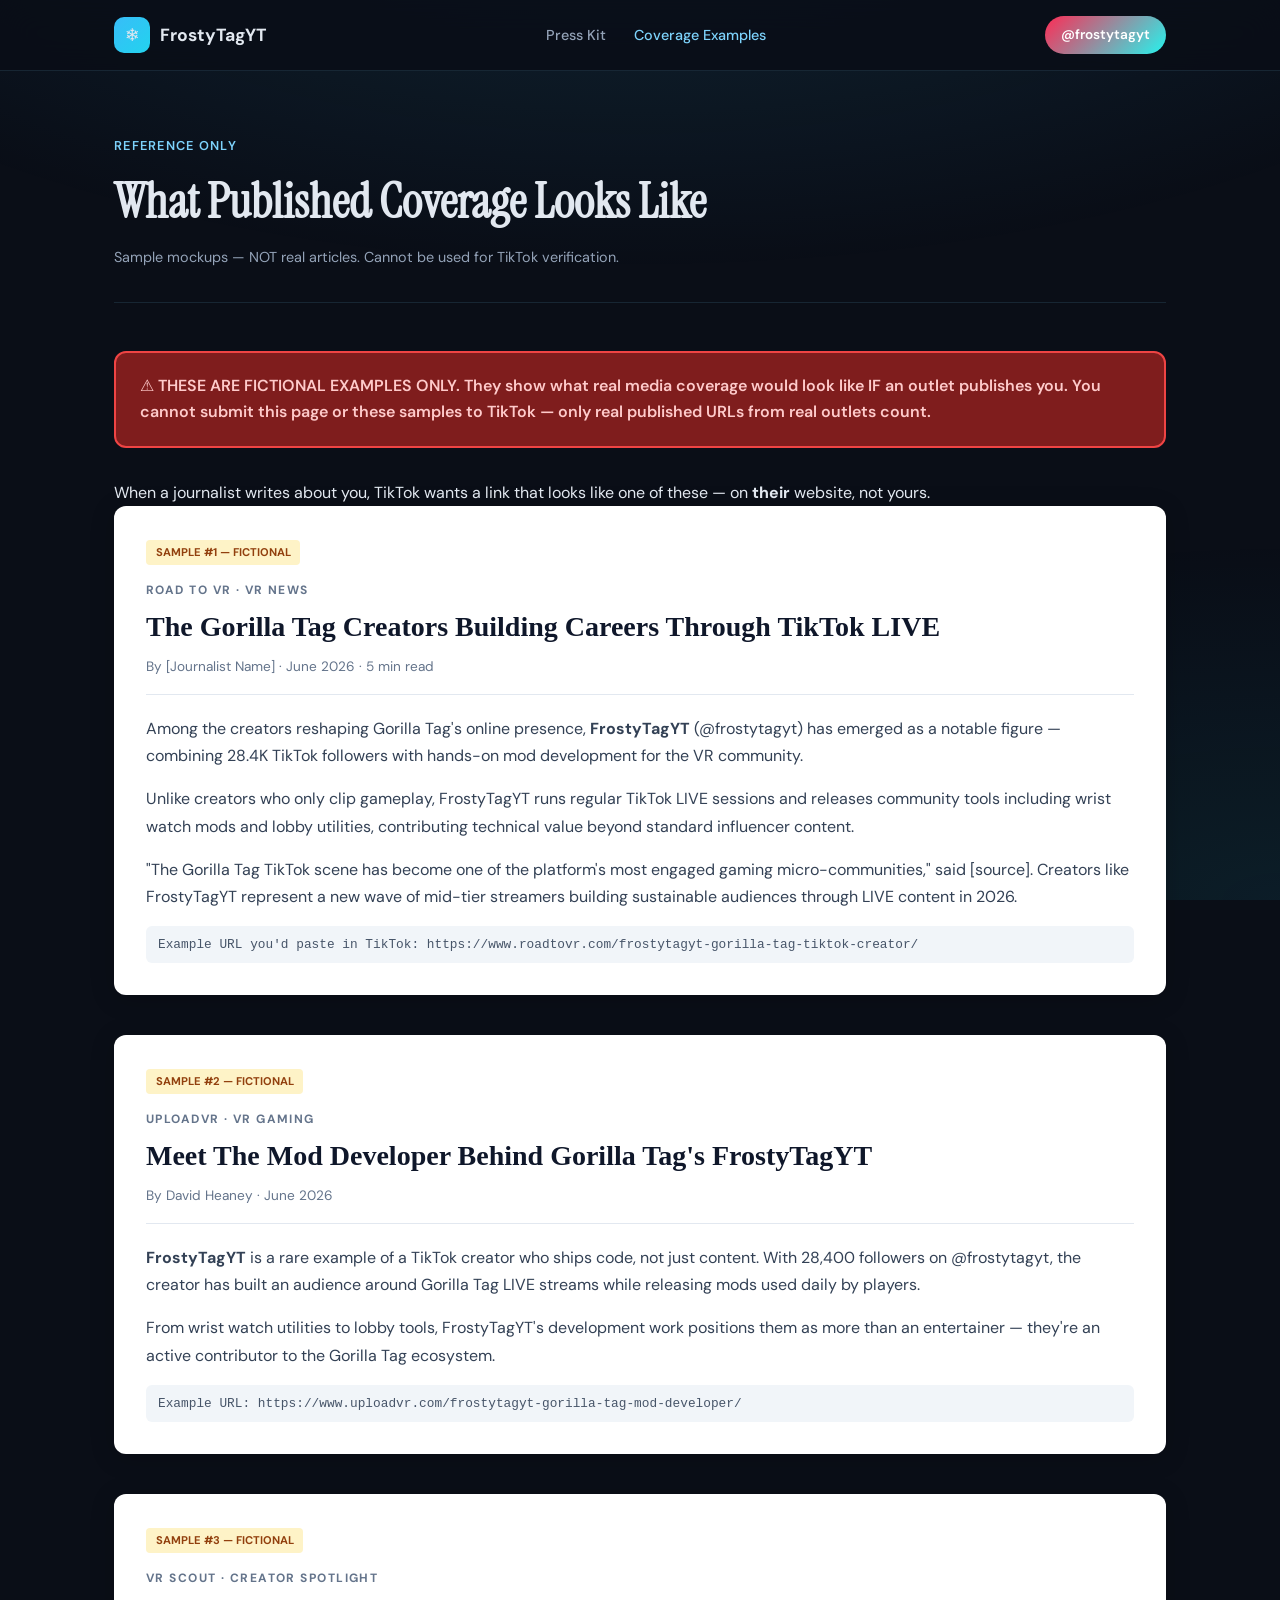
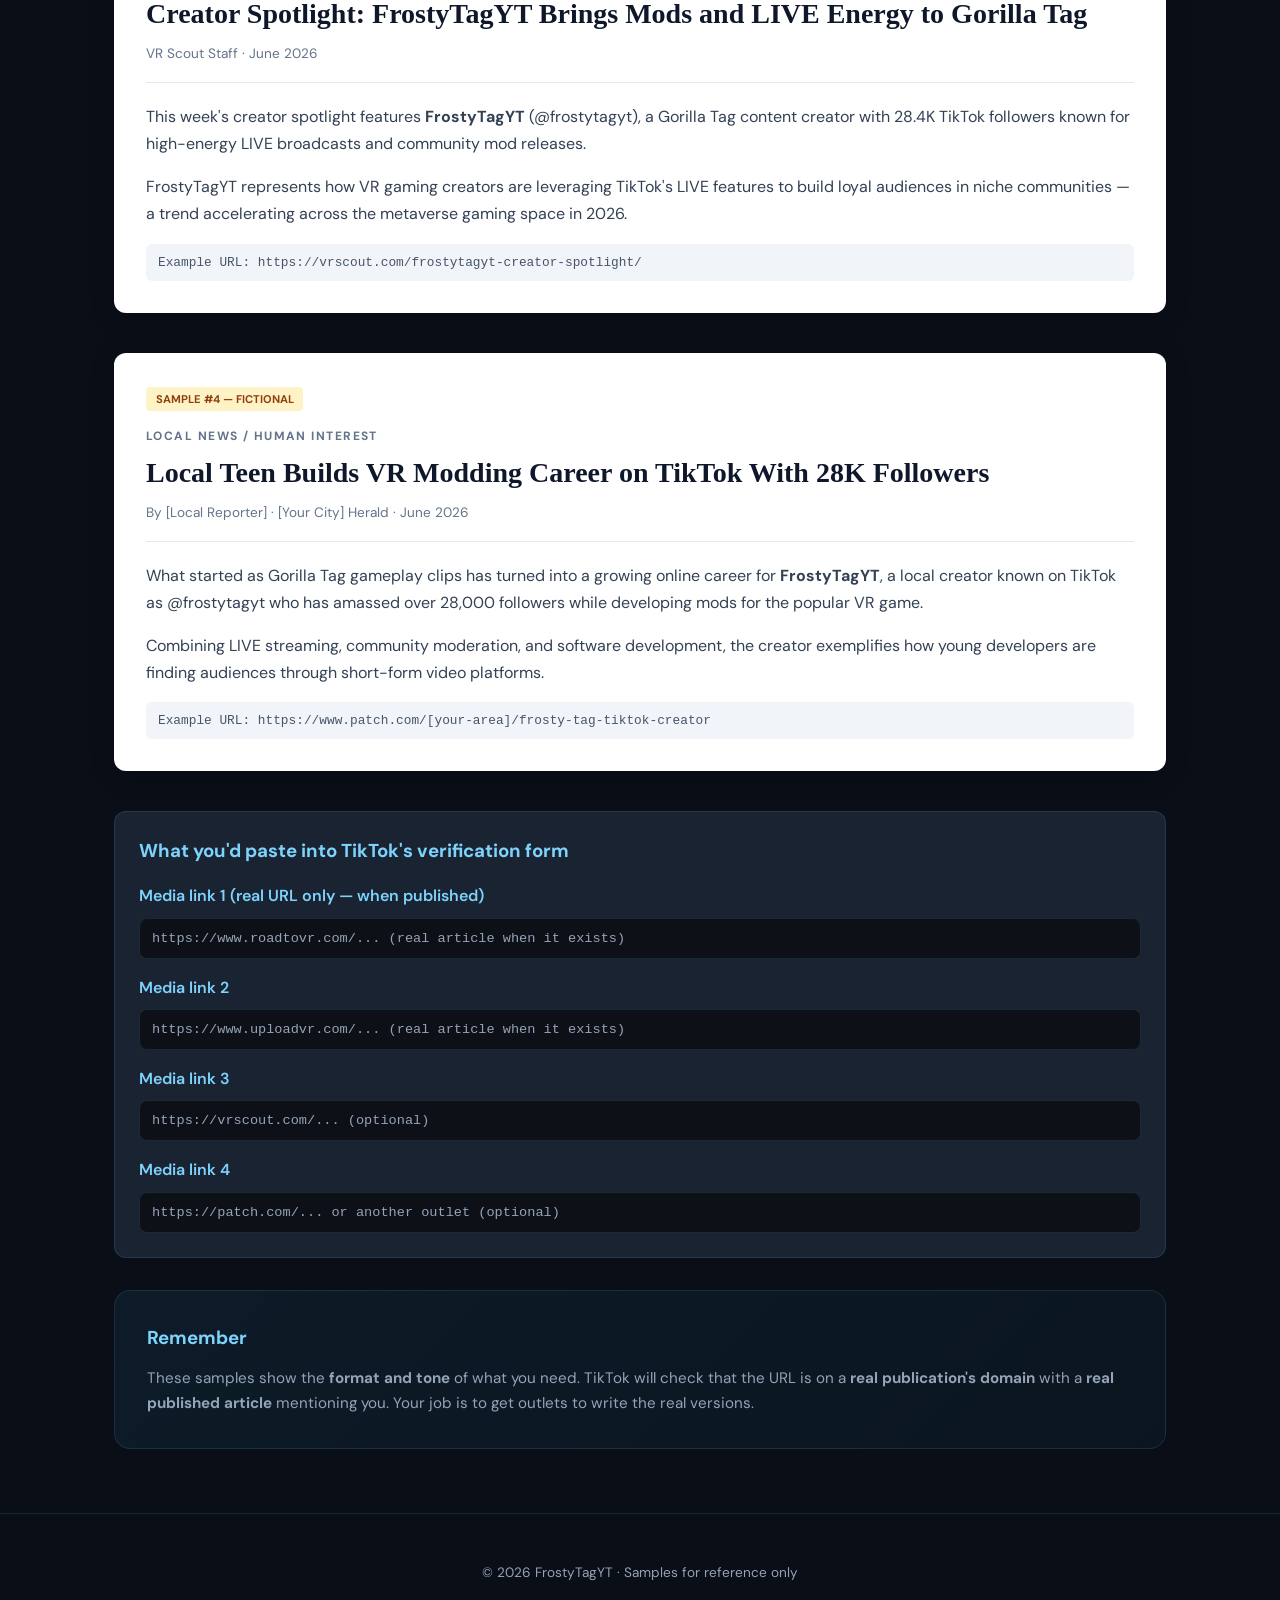
==== coverage-examples.html @ 0f3c0ca2 "Add sample coverage examples for reference" ====
<!DOCTYPE html>
<html lang="en">
<head>
  <meta charset="UTF-8">
  <meta name="viewport" content="width=device-width, initial-scale=1.0">
  <title>What Published Coverage Looks Like — Examples</title>
  <link rel="stylesheet" href="styles.css">
  <style>
    .disclaimer {
      background: #7f1d1d;
      border: 2px solid #ef4444;
      color: #fecaca;
      padding: 1.25rem 1.5rem;
      border-radius: 12px;
      margin-bottom: 2rem;
      font-weight: 600;
    }
    .sample-article {
      background: #fff;
      color: #1e293b;
      border-radius: 12px;
      padding: 2rem;
      margin-bottom: 2.5rem;
      box-shadow: 0 4px 24px rgba(0,0,0,0.2);
    }
    .sample-article .outlet {
      font-size: 0.75rem;
      font-weight: 700;
      text-transform: uppercase;
      letter-spacing: 0.12em;
      color: #64748b;
      margin-bottom: 0.5rem;
    }
    .sample-article .sample-badge {
      display: inline-block;
      background: #fef3c7;
      color: #92400e;
      font-size: 0.7rem;
      font-weight: 700;
      padding: 0.2rem 0.6rem;
      border-radius: 4px;
      margin-bottom: 1rem;
    }
    .sample-article h2 {
      font-family: Georgia, serif;
      font-size: 1.75rem;
      line-height: 1.25;
      margin-bottom: 0.75rem;
      color: #0f172a;
    }
    .sample-article .byline {
      font-size: 0.85rem;
      color: #64748b;
      margin-bottom: 1.25rem;
      padding-bottom: 1rem;
      border-bottom: 1px solid #e2e8f0;
    }
    .sample-article p {
      font-size: 1rem;
      line-height: 1.7;
      margin-bottom: 1rem;
      color: #334155;
    }
    .sample-article .fake-url {
      font-family: monospace;
      font-size: 0.8rem;
      background: #f1f5f9;
      padding: 0.5rem 0.75rem;
      border-radius: 6px;
      color: #475569;
      margin-top: 1rem;
    }
    .tiktok-field {
      background: var(--bg-elevated);
      border: 1px solid var(--border);
      border-radius: 12px;
      padding: 1.5rem;
      margin-top: 2rem;
    }
    .tiktok-field label {
      display: block;
      color: var(--frost);
      font-weight: 600;
      margin-bottom: 0.5rem;
    }
    .tiktok-field input {
      width: 100%;
      background: #0d1117;
      border: 1px solid var(--border);
      color: var(--text-muted);
      padding: 0.75rem;
      border-radius: 8px;
      font-family: monospace;
      font-size: 0.85rem;
    }
  </style>
</head>
<body>
  <nav>
    <div class="nav-inner">
      <a href="index.html" class="logo"><span class="logo-icon">❄️</span> FrostyTagYT</a>
      <ul class="nav-links">
        <li><a href="press-kit.html">Press Kit</a></li>
        <li><a href="coverage-examples.html" class="active">Coverage Examples</a></li>
      </ul>
      <a href="https://www.tiktok.com/@frostytagyt" target="_blank" rel="noopener" class="tiktok-btn">@frostytagyt</a>
    </div>
  </nav>

  <main class="container">
    <header class="article-header">
      <p class="category">Reference Only</p>
      <h1>What Published Coverage Looks Like</h1>
      <p class="article-meta">Sample mockups — NOT real articles. Cannot be used for TikTok verification.</p>
    </header>

    <div class="disclaimer">
      ⚠️ THESE ARE FICTIONAL EXAMPLES ONLY. They show what real media coverage would look like IF an outlet publishes you. You cannot submit this page or these samples to TikTok — only real published URLs from real outlets count.
    </div>

    <p>When a journalist writes about you, TikTok wants a link that looks like one of these — on <strong>their</strong> website, not yours.</p>

    <!-- Example 1 -->
    <div class="sample-article">
      <span class="sample-badge">SAMPLE #1 — FICTIONAL</span>
      <div class="outlet">Road to VR · VR News</div>
      <h2>The Gorilla Tag Creators Building Careers Through TikTok LIVE</h2>
      <div class="byline">By [Journalist Name] · June 2026 · 5 min read</div>
      <p>Among the creators reshaping Gorilla Tag's online presence, <strong>FrostyTagYT</strong> (@frostytagyt) has emerged as a notable figure — combining 28.4K TikTok followers with hands-on mod development for the VR community.</p>
      <p>Unlike creators who only clip gameplay, FrostyTagYT runs regular TikTok LIVE sessions and releases community tools including wrist watch mods and lobby utilities, contributing technical value beyond standard influencer content.</p>
      <p>"The Gorilla Tag TikTok scene has become one of the platform's most engaged gaming micro-communities," said [source]. Creators like FrostyTagYT represent a new wave of mid-tier streamers building sustainable audiences through LIVE content in 2026.</p>
      <div class="fake-url">Example URL you'd paste in TikTok: https://www.roadtovr.com/frostytagyt-gorilla-tag-tiktok-creator/</div>
    </div>

    <!-- Example 2 -->
    <div class="sample-article">
      <span class="sample-badge">SAMPLE #2 — FICTIONAL</span>
      <div class="outlet">UploadVR · VR Gaming</div>
      <h2>Meet The Mod Developer Behind Gorilla Tag's FrostyTagYT</h2>
      <div class="byline">By David Heaney · June 2026</div>
      <p><strong>FrostyTagYT</strong> is a rare example of a TikTok creator who ships code, not just content. With 28,400 followers on @frostytagyt, the creator has built an audience around Gorilla Tag LIVE streams while releasing mods used daily by players.</p>
      <p>From wrist watch utilities to lobby tools, FrostyTagYT's development work positions them as more than an entertainer — they're an active contributor to the Gorilla Tag ecosystem.</p>
      <div class="fake-url">Example URL: https://www.uploadvr.com/frostytagyt-gorilla-tag-mod-developer/</div>
    </div>

    <!-- Example 3 -->
    <div class="sample-article">
      <span class="sample-badge">SAMPLE #3 — FICTIONAL</span>
      <div class="outlet">VR Scout · Creator Spotlight</div>
      <h2>Creator Spotlight: FrostyTagYT Brings Mods and LIVE Energy to Gorilla Tag</h2>
      <div class="byline">VR Scout Staff · June 2026</div>
      <p>This week's creator spotlight features <strong>FrostyTagYT</strong> (@frostytagyt), a Gorilla Tag content creator with 28.4K TikTok followers known for high-energy LIVE broadcasts and community mod releases.</p>
      <p>FrostyTagYT represents how VR gaming creators are leveraging TikTok's LIVE features to build loyal audiences in niche communities — a trend accelerating across the metaverse gaming space in 2026.</p>
      <div class="fake-url">Example URL: https://vrscout.com/frostytagyt-creator-spotlight/</div>
    </div>

    <!-- Example 4 -->
    <div class="sample-article">
      <span class="sample-badge">SAMPLE #4 — FICTIONAL</span>
      <div class="outlet">Local News / Human Interest</div>
      <h2>Local Teen Builds VR Modding Career on TikTok With 28K Followers</h2>
      <div class="byline">By [Local Reporter] · [Your City] Herald · June 2026</div>
      <p>What started as Gorilla Tag gameplay clips has turned into a growing online career for <strong>FrostyTagYT</strong>, a local creator known on TikTok as @frostytagyt who has amassed over 28,000 followers while developing mods for the popular VR game.</p>
      <p>Combining LIVE streaming, community moderation, and software development, the creator exemplifies how young developers are finding audiences through short-form video platforms.</p>
      <div class="fake-url">Example URL: https://www.patch.com/[your-area]/frosty-tag-tiktok-creator</div>
    </div>

    <div class="tiktok-field">
      <h3 style="color:var(--frost);margin-bottom:1rem;">What you'd paste into TikTok's verification form</h3>
      <label>Media link 1 (real URL only — when published)</label>
      <input type="text" value="https://www.roadtovr.com/... (real article when it exists)" readonly>
      <label style="margin-top:1rem;">Media link 2</label>
      <input type="text" value="https://www.uploadvr.com/... (real article when it exists)" readonly>
      <label style="margin-top:1rem;">Media link 3</label>
      <input type="text" value="https://vrscout.com/... (optional)" readonly>
      <label style="margin-top:1rem;">Media link 4</label>
      <input type="text" value="https://patch.com/... or another outlet (optional)" readonly>
    </div>

    <div class="info-box" style="margin-top:2rem;">
      <h3>Remember</h3>
      <p>These samples show the <strong>format and tone</strong> of what you need. TikTok will check that the URL is on a <strong>real publication's domain</strong> with a <strong>real published article</strong> mentioning you. Your job is to get outlets to write the real versions.</p>
    </div>
  </main>

  <footer>
    <p>© 2026 FrostyTagYT · Samples for reference only</p>
  </footer>
</body>
</html>
---- styles.css ----
@import url('https://fonts.googleapis.com/css2?family=DM+Sans:ital,opsz,wght@0,9..40,400;0,9..40,500;0,9..40,600;0,9..40,700;1,9..40,400&family=Instrument+Serif:ital@0;1&display=swap');

:root {
  --bg-deep: #0a0e17;
  --bg-card: #111827;
  --bg-elevated: #1a2332;
  --frost: #7dd3fc;
  --frost-bright: #bae6fd;
  --frost-dim: #38bdf8;
  --accent: #22d3ee;
  --text: #e2e8f0;
  --text-muted: #94a3b8;
  --border: rgba(125, 211, 252, 0.12);
  --glow: rgba(56, 189, 248, 0.25);
  --success: #34d399;
}

* {
  margin: 0;
  padding: 0;
  box-sizing: border-box;
}

html {
  scroll-behavior: smooth;
}

body {
  font-family: 'DM Sans', system-ui, sans-serif;
  background: var(--bg-deep);
  color: var(--text);
  line-height: 1.65;
  min-height: 100vh;
}

body::before {
  content: '';
  position: fixed;
  inset: 0;
  background:
    radial-gradient(ellipse 80% 50% at 50% -20%, rgba(56, 189, 248, 0.15), transparent),
    radial-gradient(ellipse 60% 40% at 100% 100%, rgba(34, 211, 238, 0.08), transparent);
  pointer-events: none;
  z-index: 0;
}

a {
  color: var(--frost);
  text-decoration: none;
  transition: color 0.2s;
}

a:hover {
  color: var(--frost-bright);
}

.container {
  max-width: 1100px;
  margin: 0 auto;
  padding: 0 1.5rem;
  position: relative;
  z-index: 1;
}

/* Nav */
nav {
  position: sticky;
  top: 0;
  z-index: 100;
  background: rgba(10, 14, 23, 0.85);
  backdrop-filter: blur(16px);
  border-bottom: 1px solid var(--border);
}

.nav-inner {
  display: flex;
  align-items: center;
  justify-content: space-between;
  padding: 1rem 1.5rem;
  max-width: 1100px;
  margin: 0 auto;
}

.logo {
  display: flex;
  align-items: center;
  gap: 0.6rem;
  font-weight: 700;
  font-size: 1.1rem;
  color: var(--text);
}

.logo-icon {
  width: 36px;
  height: 36px;
  background: linear-gradient(135deg, var(--frost-dim), var(--accent));
  border-radius: 10px;
  display: flex;
  align-items: center;
  justify-content: center;
  font-size: 1.1rem;
}

.nav-links {
  display: flex;
  gap: 1.75rem;
  list-style: none;
}

.nav-links a {
  color: var(--text-muted);
  font-size: 0.9rem;
  font-weight: 500;
}

.nav-links a:hover,
.nav-links a.active {
  color: var(--frost);
}

.tiktok-btn {
  display: inline-flex;
  align-items: center;
  gap: 0.4rem;
  background: linear-gradient(135deg, #fe2c55, #25f4ee);
  color: #fff !important;
  padding: 0.5rem 1rem;
  border-radius: 999px;
  font-size: 0.85rem;
  font-weight: 600;
}

.tiktok-btn:hover {
  opacity: 0.9;
  color: #fff !important;
}

/* Hero */
.hero {
  padding: 5rem 0 4rem;
  text-align: center;
}

.hero-badge {
  display: inline-block;
  background: rgba(56, 189, 248, 0.1);
  border: 1px solid var(--border);
  color: var(--frost);
  padding: 0.35rem 1rem;
  border-radius: 999px;
  font-size: 0.8rem;
  font-weight: 600;
  letter-spacing: 0.05em;
  text-transform: uppercase;
  margin-bottom: 1.5rem;
}

.hero h1 {
  font-family: 'Instrument Serif', Georgia, serif;
  font-size: clamp(2.5rem, 6vw, 4rem);
  font-weight: 400;
  line-height: 1.15;
  margin-bottom: 1rem;
  background: linear-gradient(135deg, #fff 30%, var(--frost-bright));
  -webkit-background-clip: text;
  -webkit-text-fill-color: transparent;
  background-clip: text;
}

.hero-sub {
  font-size: 1.15rem;
  color: var(--text-muted);
  max-width: 560px;
  margin: 0 auto 2rem;
}

.hero-stats {
  display: flex;
  justify-content: center;
  gap: 2.5rem;
  flex-wrap: wrap;
  margin-top: 2.5rem;
}

.stat {
  text-align: center;
}

.stat-value {
  font-size: 2rem;
  font-weight: 700;
  color: var(--frost-bright);
}

.stat-label {
  font-size: 0.8rem;
  color: var(--text-muted);
  text-transform: uppercase;
  letter-spacing: 0.08em;
}

/* Cards */
.section {
  padding: 4rem 0;
}

.section-title {
  font-family: 'Instrument Serif', Georgia, serif;
  font-size: 2rem;
  margin-bottom: 0.5rem;
}

.section-desc {
  color: var(--text-muted);
  margin-bottom: 2.5rem;
  max-width: 600px;
}

.card-grid {
  display: grid;
  grid-template-columns: repeat(auto-fit, minmax(300px, 1fr));
  gap: 1.5rem;
}

.card {
  background: var(--bg-card);
  border: 1px solid var(--border);
  border-radius: 16px;
  padding: 1.75rem;
  transition: border-color 0.25s, box-shadow 0.25s;
}

.card:hover {
  border-color: rgba(125, 211, 252, 0.3);
  box-shadow: 0 8px 32px var(--glow);
}

.card-icon {
  width: 48px;
  height: 48px;
  background: rgba(56, 189, 248, 0.12);
  border-radius: 12px;
  display: flex;
  align-items: center;
  justify-content: center;
  font-size: 1.4rem;
  margin-bottom: 1rem;
}

.card h3 {
  font-size: 1.15rem;
  margin-bottom: 0.5rem;
}

.card p {
  color: var(--text-muted);
  font-size: 0.95rem;
}

/* Article style (press kit) */
.article-header {
  padding: 4rem 0 2rem;
  border-bottom: 1px solid var(--border);
  margin-bottom: 3rem;
}

.article-header .category {
  color: var(--frost);
  font-size: 0.8rem;
  font-weight: 600;
  text-transform: uppercase;
  letter-spacing: 0.1em;
  margin-bottom: 1rem;
}

.article-header h1 {
  font-family: 'Instrument Serif', Georgia, serif;
  font-size: clamp(2rem, 4vw, 3rem);
  line-height: 1.2;
  margin-bottom: 1rem;
}

.article-meta {
  display: flex;
  gap: 1.5rem;
  flex-wrap: wrap;
  color: var(--text-muted);
  font-size: 0.9rem;
}

.article-body {
  max-width: 720px;
}

.article-body p {
  margin-bottom: 1.25rem;
  font-size: 1.05rem;
}

.article-body h2 {
  font-family: 'Instrument Serif', Georgia, serif;
  font-size: 1.6rem;
  margin: 2.5rem 0 1rem;
  color: var(--frost-bright);
}

.article-body blockquote {
  border-left: 3px solid var(--frost-dim);
  padding: 1rem 1.5rem;
  margin: 2rem 0;
  background: rgba(56, 189, 248, 0.06);
  border-radius: 0 12px 12px 0;
  font-style: italic;
  color: var(--text-muted);
}

.article-body ul {
  margin: 1rem 0 1.5rem 1.5rem;
  color: var(--text-muted);
}

.article-body li {
  margin-bottom: 0.5rem;
}

.pull-quote {
  font-family: 'Instrument Serif', Georgia, serif;
  font-size: 1.5rem;
  color: var(--frost-bright);
  text-align: center;
  padding: 2rem;
  margin: 2.5rem 0;
  border-top: 1px solid var(--border);
  border-bottom: 1px solid var(--border);
}

/* Press kit specifics */
.fact-sheet {
  background: var(--bg-elevated);
  border: 1px solid var(--border);
  border-radius: 16px;
  padding: 2rem;
  margin: 2rem 0;
}

.fact-sheet h3 {
  margin-bottom: 1.25rem;
  color: var(--frost);
}

.fact-row {
  display: flex;
  justify-content: space-between;
  padding: 0.75rem 0;
  border-bottom: 1px solid var(--border);
  font-size: 0.95rem;
}

.fact-row:last-child {
  border-bottom: none;
}

.fact-label {
  color: var(--text-muted);
}

.fact-value {
  font-weight: 600;
  text-align: right;
}

.download-grid {
  display: grid;
  grid-template-columns: repeat(auto-fit, minmax(200px, 1fr));
  gap: 1rem;
  margin-top: 2rem;
}

.download-btn {
  display: flex;
  align-items: center;
  gap: 0.75rem;
  background: var(--bg-elevated);
  border: 1px solid var(--border);
  border-radius: 12px;
  padding: 1rem 1.25rem;
  color: var(--text);
  font-weight: 500;
  transition: all 0.2s;
}

.download-btn:hover {
  border-color: var(--frost-dim);
  background: rgba(56, 189, 248, 0.08);
  color: var(--frost-bright);
}

/* Verification info box */
.info-box {
  background: linear-gradient(135deg, rgba(56, 189, 248, 0.08), rgba(34, 211, 238, 0.04));
  border: 1px solid var(--border);
  border-radius: 16px;
  padding: 2rem;
  margin: 3rem 0;
}

.info-box h3 {
  color: var(--frost);
  margin-bottom: 0.75rem;
}

.info-box p {
  color: var(--text-muted);
  font-size: 0.95rem;
}

/* Footer */
footer {
  border-top: 1px solid var(--border);
  padding: 3rem 0;
  margin-top: 4rem;
  text-align: center;
  color: var(--text-muted);
  font-size: 0.85rem;
}

.footer-links {
  display: flex;
  justify-content: center;
  gap: 2rem;
  margin-bottom: 1rem;
  flex-wrap: wrap;
}

.tag {
  display: inline-block;
  background: rgba(56, 189, 248, 0.1);
  color: var(--frost);
  padding: 0.25rem 0.75rem;
  border-radius: 999px;
  font-size: 0.8rem;
  font-weight: 500;
  margin: 0.25rem;
}

.tags {
  margin: 1.5rem 0;
}

.cta-section {
  text-align: center;
  padding: 4rem 2rem;
  background: var(--bg-card);
  border: 1px solid var(--border);
  border-radius: 20px;
  margin: 3rem 0;
}

.cta-section h2 {
  font-family: 'Instrument Serif', Georgia, serif;
  font-size: 2rem;
  margin-bottom: 0.75rem;
}

.cta-section p {
  color: var(--text-muted);
  margin-bottom: 1.5rem;
}

.btn-primary {
  display: inline-flex;
  align-items: center;
  gap: 0.5rem;
  background: linear-gradient(135deg, var(--frost-dim), var(--accent));
  color: var(--bg-deep);
  padding: 0.75rem 1.75rem;
  border-radius: 999px;
  font-weight: 600;
  transition: transform 0.2s, box-shadow 0.2s;
}

.btn-primary:hover {
  transform: translateY(-2px);
  box-shadow: 0 8px 24px var(--glow);
  color: var(--bg-deep);
}

@media (max-width: 640px) {
  .nav-links {
    display: none;
  }

  .hero-stats {
    gap: 1.5rem;
  }

  .fact-row {
    flex-direction: column;
    gap: 0.25rem;
  }

  .fact-value {
    text-align: left;
  }
}
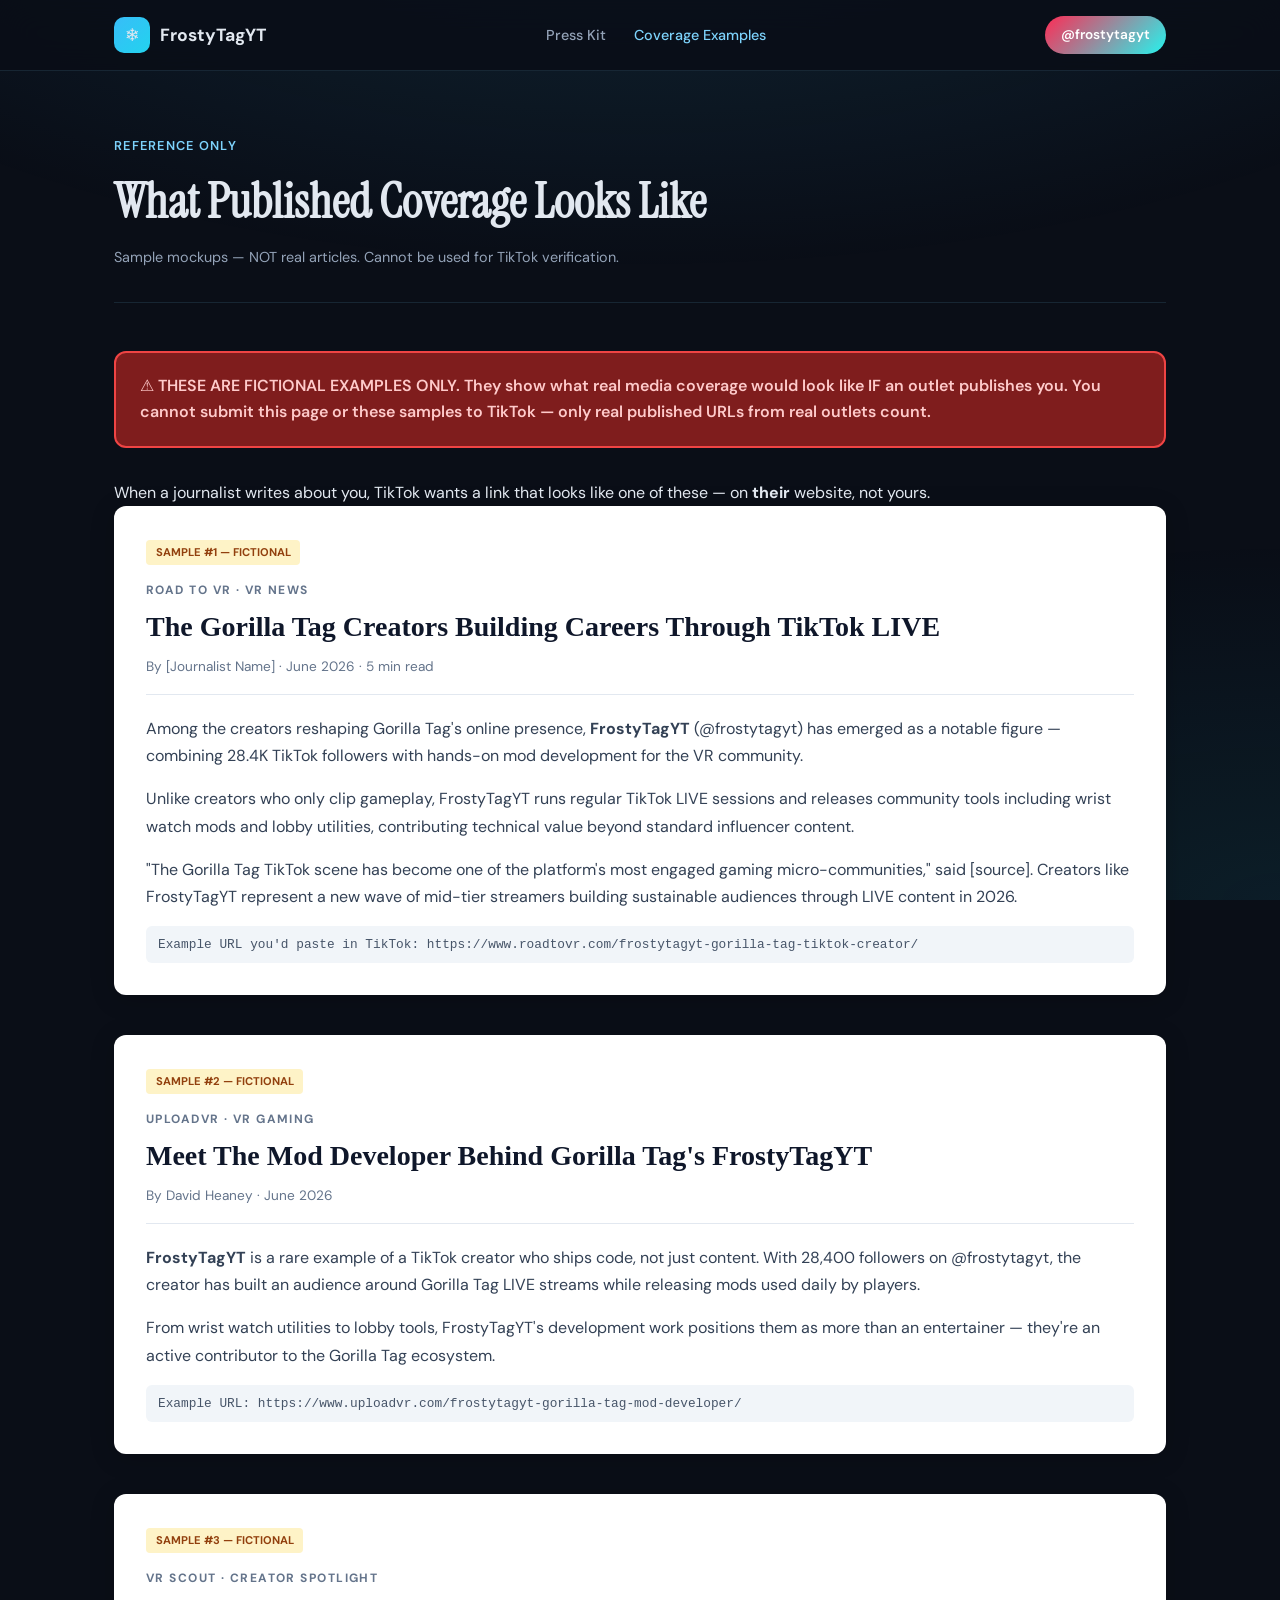
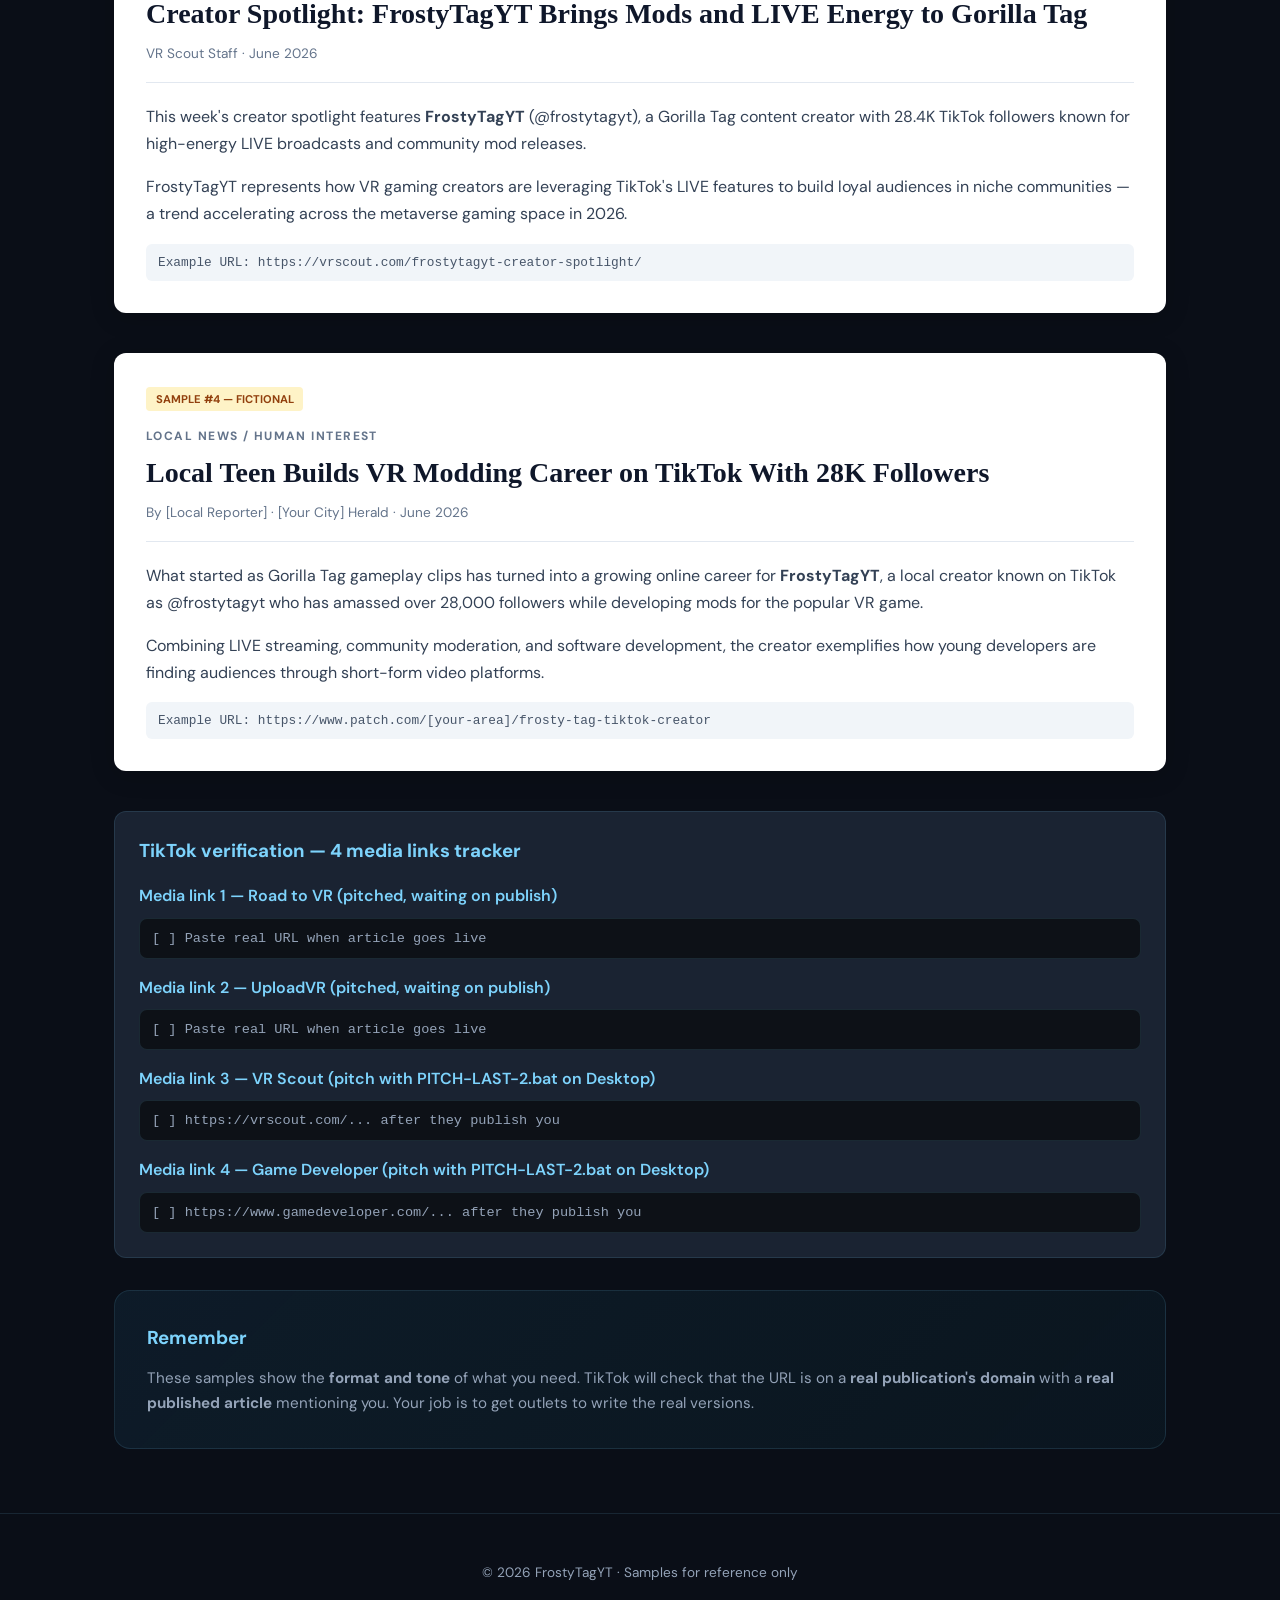
==== commit af7d9b79: "Add pitch script for remaining 2 outlets" ====
--- a/coverage-examples.html
+++ b/coverage-examples.html
@@ -166,15 +166,15 @@
     </div>
 
     <div class="tiktok-field">
-      <h3 style="color:var(--frost);margin-bottom:1rem;">What you'd paste into TikTok's verification form</h3>
-      <label>Media link 1 (real URL only — when published)</label>
-      <input type="text" value="https://www.roadtovr.com/... (real article when it exists)" readonly>
-      <label style="margin-top:1rem;">Media link 2</label>
-      <input type="text" value="https://www.uploadvr.com/... (real article when it exists)" readonly>
-      <label style="margin-top:1rem;">Media link 3</label>
-      <input type="text" value="https://vrscout.com/... (optional)" readonly>
-      <label style="margin-top:1rem;">Media link 4</label>
-      <input type="text" value="https://patch.com/... or another outlet (optional)" readonly>
+      <h3 style="color:var(--frost);margin-bottom:1rem;">TikTok verification — 4 media links tracker</h3>
+      <label>Media link 1 — Road to VR (pitched, waiting on publish)</label>
+      <input type="text" value="[ ] Paste real URL when article goes live" readonly>
+      <label style="margin-top:1rem;">Media link 2 — UploadVR (pitched, waiting on publish)</label>
+      <input type="text" value="[ ] Paste real URL when article goes live" readonly>
+      <label style="margin-top:1rem;">Media link 3 — VR Scout (pitch with PITCH-LAST-2.bat on Desktop)</label>
+      <input type="text" value="[ ] https://vrscout.com/... after they publish you" readonly>
+      <label style="margin-top:1rem;">Media link 4 — Game Developer (pitch with PITCH-LAST-2.bat on Desktop)</label>
+      <input type="text" value="[ ] https://www.gamedeveloper.com/... after they publish you" readonly>
     </div>
 
     <div class="info-box" style="margin-top:2rem;">
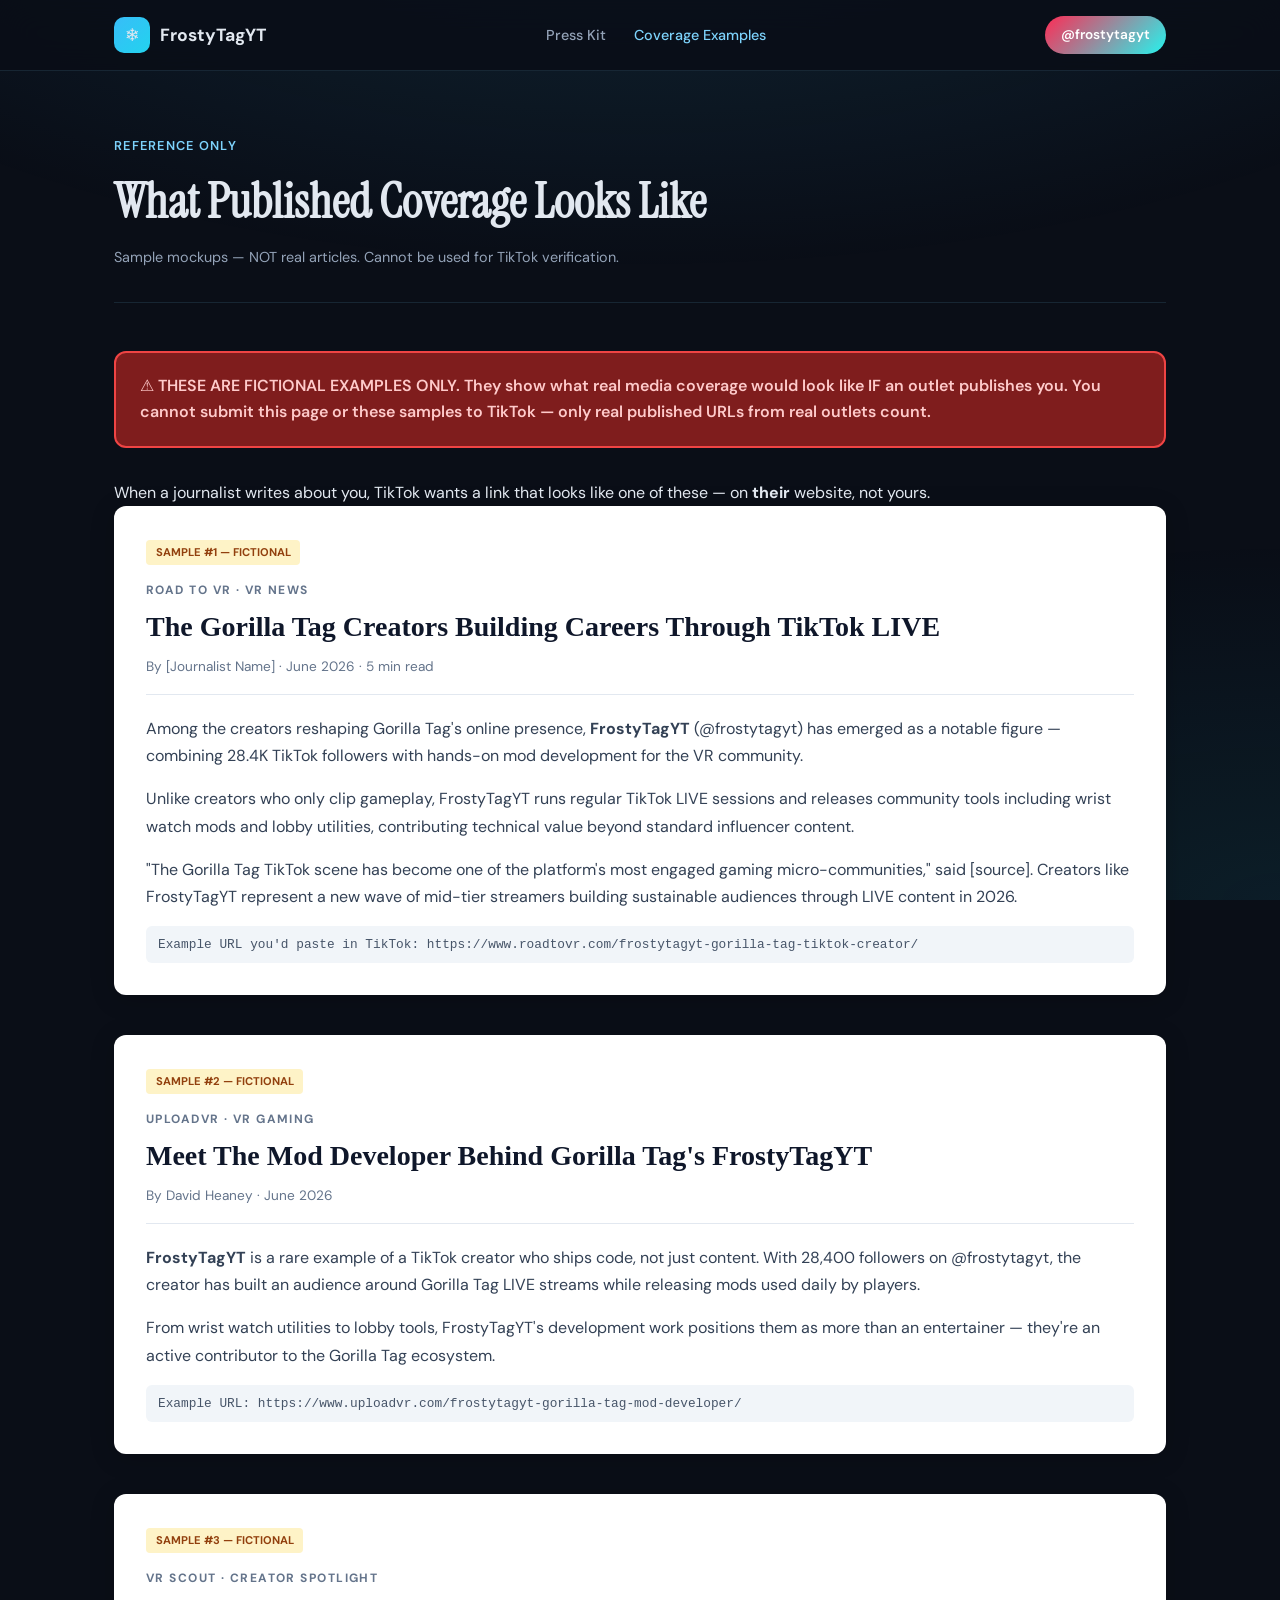
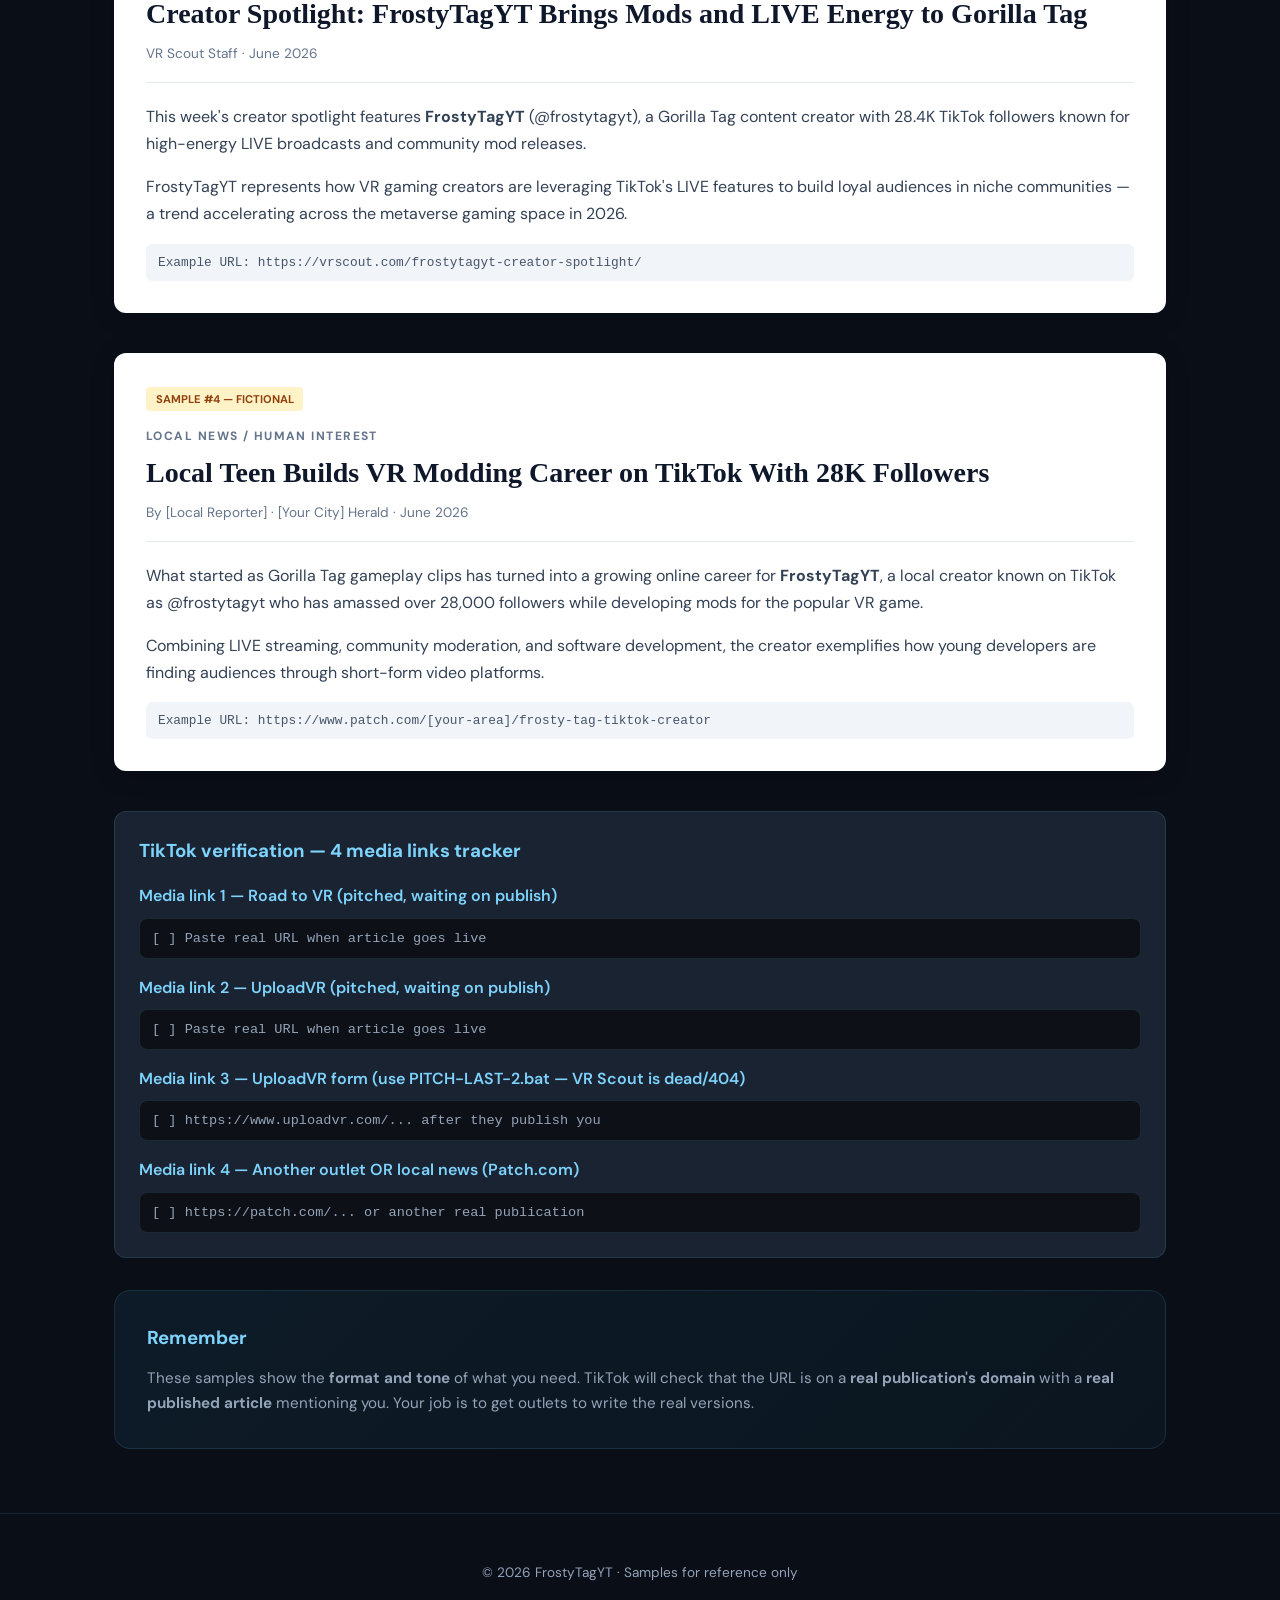
==== commit df3b81fa: "Fix dead VR Scout link - use UploadVR form and AA Creator Program" ====
--- a/coverage-examples.html
+++ b/coverage-examples.html
@@ -171,10 +171,10 @@
       <input type="text" value="[ ] Paste real URL when article goes live" readonly>
       <label style="margin-top:1rem;">Media link 2 — UploadVR (pitched, waiting on publish)</label>
       <input type="text" value="[ ] Paste real URL when article goes live" readonly>
-      <label style="margin-top:1rem;">Media link 3 — VR Scout (pitch with PITCH-LAST-2.bat on Desktop)</label>
-      <input type="text" value="[ ] https://vrscout.com/... after they publish you" readonly>
-      <label style="margin-top:1rem;">Media link 4 — Game Developer (pitch with PITCH-LAST-2.bat on Desktop)</label>
-      <input type="text" value="[ ] https://www.gamedeveloper.com/... after they publish you" readonly>
+      <label style="margin-top:1rem;">Media link 3 — UploadVR form (use PITCH-LAST-2.bat — VR Scout is dead/404)</label>
+      <input type="text" value="[ ] https://www.uploadvr.com/... after they publish you" readonly>
+      <label style="margin-top:1rem;">Media link 4 — Another outlet OR local news (Patch.com)</label>
+      <input type="text" value="[ ] https://patch.com/... or another real publication" readonly>
     </div>
 
     <div class="info-box" style="margin-top:2rem;">
